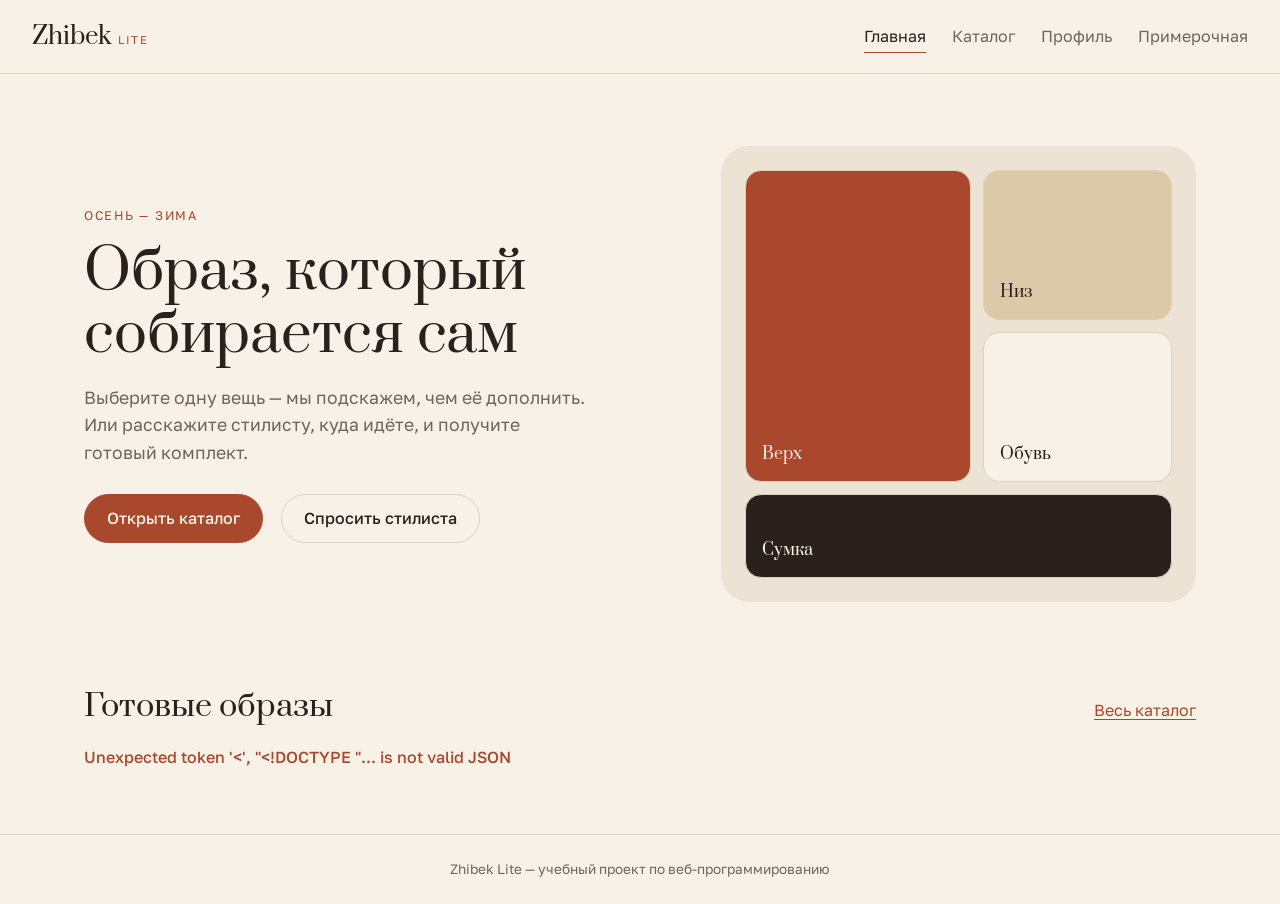
==== static/index.html @ 31937d40 "Фронт: главная, каталог, профиль, примерочная" ====
<!DOCTYPE html>
<html lang="ru">
<head>
  <meta charset="UTF-8">
  <meta name="viewport" content="width=device-width, initial-scale=1">
  <title>Zhibek Lite — подбор одежды</title>
  <link rel="preconnect" href="https://fonts.googleapis.com">
  <link rel="preconnect" href="https://fonts.gstatic.com" crossorigin>
  <link href="https://fonts.googleapis.com/css2?family=Golos+Text:wght@400;500;600&family=Prata&display=swap" rel="stylesheet">
  <link rel="icon" href="data:,">
  <link rel="stylesheet" href="style.css">
</head>
<body data-page="home">
  <header class="header">
    <a class="logo" href="index.html">Zhibek <span>lite</span></a>
    <nav class="nav">
      <a class="active" href="index.html">Главная</a>
      <a href="catalog.html">Каталог</a>
      <a href="profile.html">Профиль</a>
      <a href="fitting-room.html">Примерочная <span id="room-count" class="count" hidden></span></a>
    </nav>
  </header>

  <main>
    <section class="hero">
      <div>
        <p class="eyebrow">Осень — зима</p>
        <h1>Образ, который собирается сам</h1>
        <p class="lead">Выберите одну вещь — мы подскажем, чем её дополнить. Или расскажите стилисту, куда идёте, и получите готовый комплект.</p>
        <div class="actions">
          <a class="btn" href="catalog.html">Открыть каталог</a>
          <a class="btn ghost" href="profile.html">Спросить стилиста</a>
        </div>
      </div>
      <div class="hero-board" aria-hidden="true">
        <div class="swatch" style="background:#a9482d;color:#f7f1e7">Верх</div>
        <div class="swatch" style="background:#dcc9a8">Низ</div>
        <div class="swatch" style="background:#f7f1e7">Обувь</div>
        <div class="swatch" style="background:#2a211c;color:#f7f1e7">Сумка</div>
      </div>
    </section>

    <section class="section">
      <div class="section-head">
        <h2>Готовые образы</h2>
        <a class="link" href="catalog.html">Весь каталог</a>
      </div>
      <div id="looks" class="grid looks"></div>
      <p id="looks-error" class="error"></p>
    </section>
  </main>

  <footer class="footer">Zhibek Lite — учебный проект по веб-программированию</footer>
  <script src="app.js"></script>
</body>
</html>
---- static/style.css ----
:root {
  --bg: #f7f1e7;
  --bg-2: #ede3d4;
  --text: #2a211c;
  --muted: #71645a;
  --accent: #a9482d;
  --line: #ddd0bc;
  --radius: 18px;
}

* { box-sizing: border-box; }

body {
  margin: 0;
  background: var(--bg);
  color: var(--text);
  font-family: "Golos Text", system-ui, sans-serif;
  font-size: 16px;
  line-height: 1.55;
}

h1, h2, h3 {
  margin: 0;
  font-family: "Prata", Georgia, serif;
  font-weight: 400;
  line-height: 1.15;
  text-wrap: balance;
}
h1 { font-size: clamp(2rem, 5vw, 3.4rem); }
h2 { font-size: clamp(1.4rem, 3vw, 1.9rem); }
h3 { font-size: 1.05rem; line-height: 1.3; }

p { margin: 0; }
a { color: inherit; }
[hidden] { display: none !important; }

:focus-visible { outline: 2px solid var(--accent); outline-offset: 2px; }

main { max-width: 1160px; margin: 0 auto; padding: 0 24px; }

/* ---------- шапка и подвал ---------- */
.header {
  display: flex;
  flex-wrap: wrap;
  align-items: center;
  justify-content: space-between;
  gap: 12px 32px;
  padding: 18px 32px;
  border-bottom: 1px solid var(--line);
}
.logo { font-family: "Prata", Georgia, serif; font-size: 1.5rem; text-decoration: none; }
.logo span {
  font-family: "Golos Text", sans-serif;
  font-size: 0.7rem;
  letter-spacing: 0.14em;
  text-transform: uppercase;
  color: var(--accent);
}
.nav { display: flex; flex-wrap: wrap; gap: 6px 26px; }
.nav a { padding: 4px 0; color: var(--muted); text-decoration: none; border-bottom: 1px solid transparent; }
.nav a:hover { color: var(--text); }
.nav a.active { color: var(--text); border-bottom-color: var(--accent); }
.count {
  display: inline-block;
  min-width: 20px;
  padding: 0 6px;
  border-radius: 999px;
  background: var(--accent);
  color: var(--bg);
  font-size: 0.75rem;
  line-height: 20px;
  text-align: center;
}
.footer {
  margin-top: 40px;
  padding: 24px;
  border-top: 1px solid var(--line);
  color: var(--muted);
  font-size: 0.85rem;
  text-align: center;
}

/* ---------- главная ---------- */
.hero {
  display: grid;
  grid-template-columns: 1.1fr 0.9fr;
  gap: 56px;
  align-items: center;
  padding: 72px 0 48px;
}
.eyebrow {
  margin-bottom: 16px;
  color: var(--accent);
  font-size: 0.78rem;
  letter-spacing: 0.14em;
  text-transform: uppercase;
}
.lead { max-width: 46ch; margin-top: 18px; color: var(--muted); font-size: 1.1rem; }
.actions { display: flex; flex-wrap: wrap; align-items: center; gap: 12px 18px; margin-top: 28px; }
.form .actions { margin-top: 4px; }

.hero-board {
  display: grid;
  grid-template-columns: 1.2fr 1fr;
  grid-template-rows: 150px 150px 84px;
  gap: 12px;
  padding: 24px;
  border-radius: 28px;
  background: var(--bg-2);
}
.swatch {
  display: flex;
  align-items: flex-end;
  padding: 14px 16px;
  border: 1px solid var(--line);
  border-radius: 16px;
  font-family: "Prata", Georgia, serif;
}
.swatch:first-child { grid-row: span 2; }
.swatch:last-child { grid-column: span 2; }

/* ---------- секции и сетка карточек ---------- */
.section { padding: 40px 0 24px; }
.section.narrow { max-width: 820px; }
.section-head {
  display: flex;
  flex-wrap: wrap;
  align-items: baseline;
  justify-content: space-between;
  gap: 8px 20px;
  margin-bottom: 20px;
}
.two-columns { display: grid; grid-template-columns: 1fr 1fr; gap: 48px; align-items: start; }
.two-columns .panel { margin: 0; }

.grid { display: grid; grid-template-columns: repeat(auto-fill, minmax(220px, 1fr)); gap: 20px; }

.card {
  display: block;
  padding: 12px 12px 16px;
  border: 1px solid var(--line);
  border-radius: var(--radius);
  color: inherit;
  text-decoration: none;
  cursor: pointer;
  transition: border-color 0.15s;
}
.card:hover { border-color: var(--accent); }
.card h3 { margin: 14px 4px 2px; }
.card .meta { margin: 0 4px; }
.card-row { display: flex; align-items: center; justify-content: space-between; gap: 8px; margin: 12px 4px 0; }

.meta { color: var(--muted); font-family: "Golos Text", system-ui, sans-serif; font-size: 0.88rem; }
.muted { color: var(--muted); }
.hint { margin-bottom: 16px; font-size: 0.9rem; }
.price { font-weight: 600; white-space: nowrap; }
.total { font-family: "Prata", Georgia, serif; font-size: 1.3rem; }
.section > .total { margin-top: 20px; }
.section > .lead { margin: 0 0 20px; }

/* плейсхолдер вместо фотографии: блок цвета вещи с названием категории */
.thumb {
  display: flex;
  align-items: center;
  justify-content: center;
  aspect-ratio: 4 / 5;
  overflow: hidden;
  border: 1px solid var(--line);
  border-radius: 12px;
  font-family: "Prata", Georgia, serif;
  text-align: center;
}
.thumb img { width: 100%; height: 100%; object-fit: cover; }

.mosaic { display: grid; grid-template-columns: 1fr 1fr; gap: 6px; }
.mosaic .thumb { aspect-ratio: 1; border-radius: 10px; font-size: 0.8rem; }
/* если в образе 3 вещи — первая занимает всю левую колонку */
.mosaic .thumb:first-child:nth-last-child(3) { grid-row: span 2; aspect-ratio: auto; }

/* ---------- кнопки, фильтры, метки ---------- */
.btn {
  display: inline-block;
  padding: 11px 22px;
  border: 1px solid var(--accent);
  border-radius: 999px;
  background: var(--accent);
  color: var(--bg);
  font: inherit;
  font-weight: 500;
  text-decoration: none;
  cursor: pointer;
}
.btn:hover { background: #923c25; border-color: #923c25; }
.btn.ghost { border-color: var(--line); background: transparent; color: var(--text); }
.btn.ghost:hover { border-color: var(--text); }
.btn.small { padding: 6px 14px; font-size: 0.86rem; }
.btn:disabled { opacity: 0.45; cursor: default; }

.link {
  padding: 0;
  border: none;
  background: none;
  color: var(--accent);
  font: inherit;
  text-decoration: underline;
  text-underline-offset: 3px;
  cursor: pointer;
}

.chips { display: flex; flex-wrap: wrap; gap: 8px; margin: 22px 0; }
.chip {
  padding: 7px 16px;
  border: 1px solid var(--line);
  border-radius: 999px;
  color: var(--muted);
  text-decoration: none;
}
.chip:hover { border-color: var(--text); color: var(--text); }
.chip.active { border-color: var(--text); background: var(--text); color: var(--bg); }

.tag {
  padding: 3px 12px;
  border: 1px solid var(--line);
  border-radius: 999px;
  color: var(--muted);
  font-size: 0.8rem;
  white-space: nowrap;
}

.panel { margin: 0 0 28px; padding: 28px; border-radius: 22px; background: var(--bg-2); }

/* ---------- формы и сообщения ---------- */
.form { display: grid; gap: 16px; margin-top: 22px; }
.form label { display: grid; gap: 6px; color: var(--muted); font-size: 0.9rem; }
.form-row { display: grid; grid-template-columns: 1fr 1fr; gap: 14px; }
input, select {
  width: 100%;
  padding: 11px 14px;
  border: 1px solid var(--line);
  border-radius: 12px;
  background: var(--bg);
  color: var(--text);
  font: inherit;
}
input::placeholder { color: #a3978b; }

.message { min-height: 1.5em; color: var(--muted); font-size: 0.92rem; }
.error { color: var(--accent); font-weight: 500; }

.toast {
  position: fixed;
  left: 50%;
  bottom: 24px;
  max-width: calc(100vw - 32px);
  padding: 12px 22px;
  border-radius: 999px;
  background: var(--text);
  color: var(--bg);
  transform: translateX(-50%);
}
.toast.error { background: var(--accent); font-weight: 400; }

/* ---------- примерочная и заказы ---------- */
.rows { margin-top: 20px; }
.row {
  display: grid;
  grid-template-columns: 64px 1fr auto 110px auto;
  gap: 18px;
  align-items: center;
  padding: 14px 0;
  border-bottom: 1px solid var(--line);
}
.row .thumb { font-size: 0.6rem; border-radius: 10px; }
.row .price { text-align: right; }

.qty { display: inline-flex; align-items: center; border: 1px solid var(--line); border-radius: 999px; }
.qty button { width: 34px; height: 34px; border: none; background: none; color: var(--text); font: inherit; cursor: pointer; }
.qty button:disabled { color: var(--line); cursor: default; }
.qty span { min-width: 24px; text-align: center; }

.room-footer { display: flex; flex-wrap: wrap; align-items: center; justify-content: space-between; gap: 16px; margin: 22px 0 10px; }

.order { margin-bottom: 14px; padding: 18px 20px; border: 1px solid var(--line); border-radius: var(--radius); }
.order ul { margin: 12px 0; padding: 0; list-style: none; color: var(--muted); }
.order .section-head { margin-bottom: 0; }
.order .actions { margin-top: 0; justify-content: space-between; }

/* ---------- телефон ---------- */
@media (max-width: 760px) {
  main { padding: 0 16px; }
  .header { padding: 14px 16px; }
  .hero { grid-template-columns: 1fr; gap: 32px; padding: 40px 0 24px; }
  .hero-board { grid-template-rows: 110px 110px 64px; }
  .two-columns { grid-template-columns: 1fr; gap: 32px; }
  .grid { grid-template-columns: repeat(auto-fill, minmax(150px, 1fr)); gap: 12px; }
  .card-row { flex-direction: column; align-items: flex-start; }
  .panel { padding: 20px; }
  .row { grid-template-columns: 64px 1fr auto; }
  .row .price { text-align: left; }
  .row .qty { grid-column: 2; justify-self: start; }
}
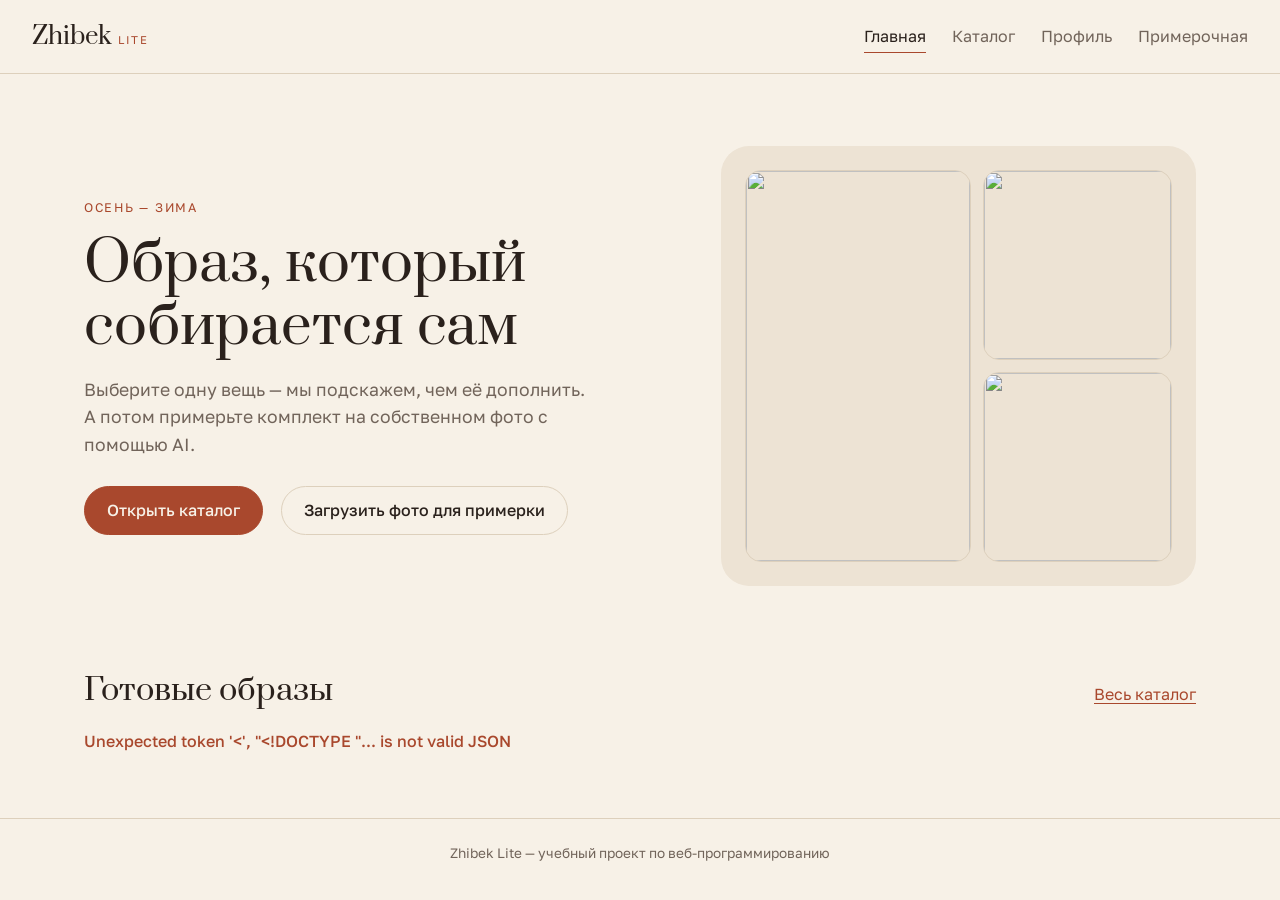
==== commit 3ce4a234: "Фронт: загрузка фото и AI-примерка" ====
--- a/static/index.html
+++ b/static/index.html
@@ -26,17 +26,17 @@
       <div>
         <p class="eyebrow">Осень — зима</p>
         <h1>Образ, который собирается сам</h1>
-        <p class="lead">Выберите одну вещь — мы подскажем, чем её дополнить. Или расскажите стилисту, куда идёте, и получите готовый комплект.</p>
+        <p class="lead">Выберите одну вещь — мы подскажем, чем её дополнить. А потом примерьте комплект на собственном фото с помощью AI.</p>
         <div class="actions">
           <a class="btn" href="catalog.html">Открыть каталог</a>
-          <a class="btn ghost" href="profile.html">Спросить стилиста</a>
+          <a class="btn ghost" href="profile.html">Загрузить фото для примерки</a>
         </div>
       </div>
       <div class="hero-board" aria-hidden="true">
-        <div class="swatch" style="background:#a9482d;color:#f7f1e7">Верх</div>
-        <div class="swatch" style="background:#dcc9a8">Низ</div>
-        <div class="swatch" style="background:#f7f1e7">Обувь</div>
-        <div class="swatch" style="background:#2a211c;color:#f7f1e7">Сумка</div>
+        <img src="catalog/1-3.jpg" alt="">
+        <img src="catalog/3-1.jpg" alt="">
+        <img src="catalog/7-1.jpg" alt="">
+      </div>
       </div>
     </section>
 
--- a/static/style.css
+++ b/static/style.css
@@ -102,22 +102,20 @@
 .hero-board {
   display: grid;
   grid-template-columns: 1.2fr 1fr;
-  grid-template-rows: 150px 150px 84px;
+  grid-template-rows: 190px 190px;
   gap: 12px;
   padding: 24px;
   border-radius: 28px;
   background: var(--bg-2);
 }
-.swatch {
-  display: flex;
-  align-items: flex-end;
-  padding: 14px 16px;
+.hero-board img {
+  width: 100%;
+  height: 100%;
   border: 1px solid var(--line);
   border-radius: 16px;
-  font-family: "Prata", Georgia, serif;
-}
-.swatch:first-child { grid-row: span 2; }
-.swatch:last-child { grid-column: span 2; }
+  object-fit: cover;
+}
+.hero-board img:first-child { grid-row: span 2; }
 
 /* ---------- секции и сетка карточек ---------- */
 .section { padding: 40px 0 24px; }
@@ -233,7 +231,8 @@
 .form { display: grid; gap: 16px; margin-top: 22px; }
 .form label { display: grid; gap: 6px; color: var(--muted); font-size: 0.9rem; }
 .form-row { display: grid; grid-template-columns: 1fr 1fr; gap: 14px; }
-input, select {
+input[type="checkbox"] { width: 18px; height: 18px; padding: 0; accent-color: var(--accent); cursor: pointer; }
+input:not([type="checkbox"]), select {
   width: 100%;
   padding: 11px 14px;
   border: 1px solid var(--line);
@@ -264,7 +263,7 @@
 .rows { margin-top: 20px; }
 .row {
   display: grid;
-  grid-template-columns: 64px 1fr auto 110px auto;
+  grid-template-columns: auto 64px 1fr auto 110px auto;
   gap: 18px;
   align-items: center;
   padding: 14px 0;
@@ -284,18 +283,51 @@
 .order ul { margin: 12px 0; padding: 0; list-style: none; color: var(--muted); }
 .order .section-head { margin-bottom: 0; }
 .order .actions { margin-top: 0; justify-content: space-between; }
+
+/* ---------- фото и AI-примерка ---------- */
+.photo-preview {
+  display: block;
+  width: 200px;
+  aspect-ratio: 3 / 4;
+  margin-top: 18px;
+  border: 1px solid var(--line);
+  border-radius: 16px;
+  object-fit: cover;
+}
+.tryon-image {
+  display: block;
+  width: 100%;
+  max-width: 360px;
+  margin-top: 8px;
+  border: 1px solid var(--line);
+  border-radius: 16px;
+}
+.tryons { margin-top: 20px; }
+.tryon-card { cursor: default; }
+.tryon-card:hover { border-color: var(--line); }
+.tryon-card .thumb.error { padding: 12px; font-family: "Golos Text", system-ui, sans-serif; font-size: 0.85rem; }
+
+.spinner {
+  width: 24px;
+  height: 24px;
+  border: 2px solid var(--line);
+  border-top-color: var(--accent);
+  border-radius: 50%;
+  animation: spin 0.8s linear infinite;
+}
+@keyframes spin { to { transform: rotate(360deg); } }
 
 /* ---------- телефон ---------- */
 @media (max-width: 760px) {
   main { padding: 0 16px; }
   .header { padding: 14px 16px; }
   .hero { grid-template-columns: 1fr; gap: 32px; padding: 40px 0 24px; }
-  .hero-board { grid-template-rows: 110px 110px 64px; }
+  .hero-board { grid-template-rows: 140px 140px; }
   .two-columns { grid-template-columns: 1fr; gap: 32px; }
   .grid { grid-template-columns: repeat(auto-fill, minmax(150px, 1fr)); gap: 12px; }
   .card-row { flex-direction: column; align-items: flex-start; }
   .panel { padding: 20px; }
-  .row { grid-template-columns: 64px 1fr auto; }
+  .row { grid-template-columns: auto 64px 1fr auto; }
   .row .price { text-align: left; }
-  .row .qty { grid-column: 2; justify-self: start; }
-}
+  .row .qty { grid-column: 3; justify-self: start; }
+}
